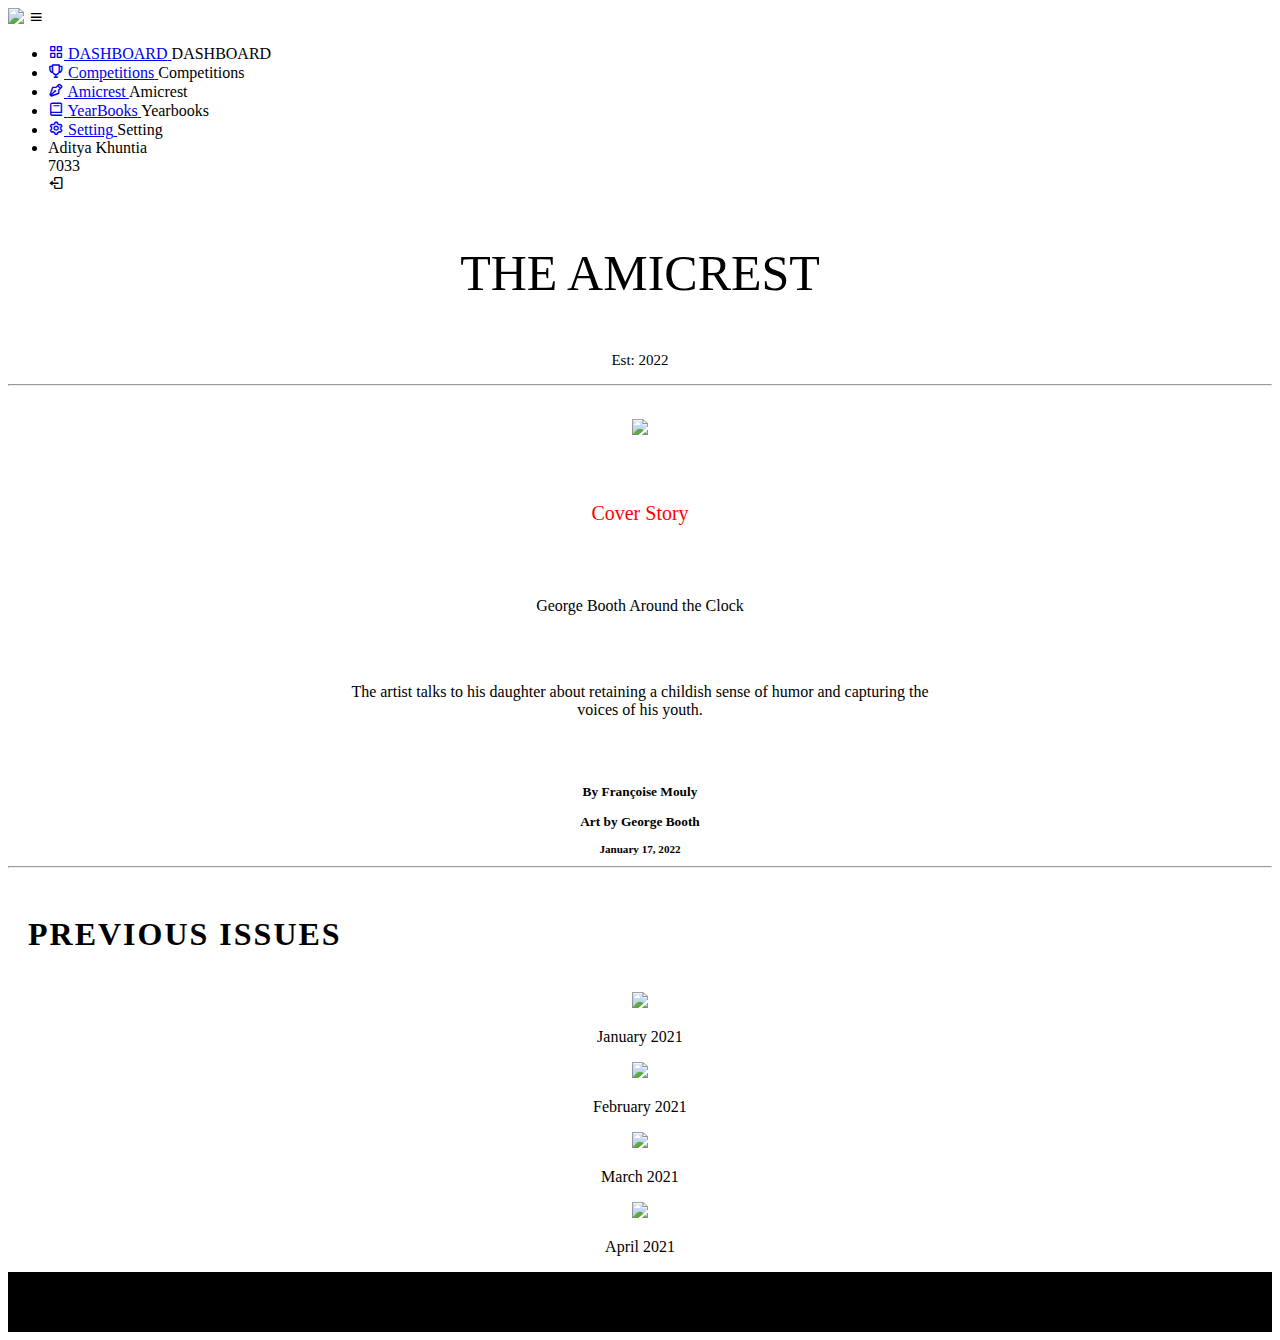
==== amicrest.html @ 8596d280 "first commit" ====
<!DOCTYPE html>
<!-- Created by CodingLab |www.youtube.com/CodingLabYT-->
<html lang="en" dir="ltr">
   <head>
      <meta charset="UTF-8">
      <!--<title> Responsive Sidebar Menu  | CodingLab </title>-->
      <link rel="stylesheet" href="static/navbar.css">
      <!-- Boxicons CDN Link -->
      <link href='https://unpkg.com/boxicons@2.0.7/css/boxicons.min.css' rel='stylesheet'>
      <meta name="viewport" content="width=device-width, initial-scale=1.0">
      <link rel="icon" href="static/logo_favicon.png" type="image/x-icon">
   </head>

   <body>

   



      <div class="sidebar">
         <div class="logo-details">
            <a href="home.html"><img class="icon" src="static/logo.svg" style="height: 75px;"></img></a>

            <!--<div class="logo_name" >AIS SAKET STUDENT PORTAL</div>-->
            <i class='bx bx-menu' id="btn" ></i>
         </div>
         <ul class="nav-list">

            <li>
               <a href="home.html">
               <i class='bx bx-grid-alt'></i>
               <span class="links_name">DASHBOARD</span>
               </a>
               <span class="tooltip">DASHBOARD</span>
            </li>

            <li>
               <a href="comeptition.html">
               <i class='bx bx-trophy' ></i>
               <span class="links_name">Competitions</span>
               </a>
               <span class="tooltip">Competitions</span>
            </li>
            
            <li>
               <a href="amicrest.html">
               <i class='bx bx-pen' ></i>
               <span class="links_name">Amicrest</span>
               </a>
               <span class="tooltip">Amicrest</span>
            </li>
            
            <li>
               <a href="yearbook.html">
               <i class='bx bx-book' ></i>
               <span class="links_name">YearBooks</span>
               </a>
               <span class="tooltip">Yearbooks</span>
            </li>
            
            
            
            <li>
               <a href="#">
               <i class='bx bx-cog' ></i>
               <span class="links_name">Setting</span>
               </a>
               <span class="tooltip">Setting</span>
            </li>
           
           
           
           
            <li class="profile">
               <div class="profile-details">
                  <!--<img src="profile.jpg" alt="profileImg">-->
                  <div class="name_job">
                     <div class="name">Aditya Khuntia</div>
                     <div class="job">7033</div>
                  </div>
               </div>
               <i class='bx bx-log-out' id="log_out" ></i>
            </li>
         
        
        
        </ul>
      </div>
      
      
      
      <!-- MAIN HOME PAGE BEGIN HERE-->
      <section class="home-section">
         <center>
            <header class="text_head" >
            <p style="font-family: LR; font-size: 50px;">THE AMICREST</p>  
            <p style="font-family: LR;font-weight: lighter;font-size:15px;">Est: 2022</p>
            </header>



           <hr>
            <div class = "cover_story">
               <!--<div style="width: 4%;background-color: rgb(251, 255, 0); writing-mode: vertical-rl; text-orientation: upright;align-items: center;font-weight: bolder;font-size: xx-large;">LATEST</div>-->
               <div style="width: 47%;">
                        <img src="static/cover_img.jpg" id="cover_img" height="400px" style="padding: 25px;">
                  </div>

                  <div style="width: 49% ;"><br>
                     <p style="font-family: LR; font-size:20px; color: red;">Cover Story</p> <br><br>
                     <p id ="tag">George Booth Around the Clock</p> <br><br>
                     <p id="tagline">The artist talks to his daughter about retaining a childish sense of humor and capturing the voices of his youth.</p><br><br>
                     
                     <div style="font-weight: bolder; font-size: smaller;">
                        <p id="byline ">By Françoise Mouly</p>
                        <p id="art_byline">Art by George Booth</p>
                        <p style="font-size: smaller;" id="date">January 17, 2022</p>
                     </div>
                     
                  </div>

            </div>
            <hr><br>
            
            <h1 style="text-align: left;font-family: LR; font-weight: bolder;padding-left: 20px;letter-spacing: 2px;">PREVIOUS ISSUES</h1><br>

            <div class="amicrest_grid-container">


               <div class="amicrest_grid-item"><img src="/static/test.jpg"><p class="text">January 2021</p></div>
               
               <div class="amicrest_grid-item"><img src="/static/test2.jpg"><p class="text">February 2021</p></div>
               <div class="amicrest_grid-item"><img src="/static/test3.jpg"><p class="text"> March 2021</p></div>
               <div class="amicrest_grid-item"><img src="/static/test4.jpg"><p class="text">April 2021</p></div>
               <div class="amicrest_grid-item"></div>
               <div class="amicrest_grid-item"></div>
   
   
   
   
             </div>
         </center>
         





          </div>






      </section>
      <footer style="position: relative;bottom: 0;left: 0;width: 100%;height: 60px;background-color: black;"></footer>      
      




      <script src="/static/sidebar.js"></script>
   </body>
</html>
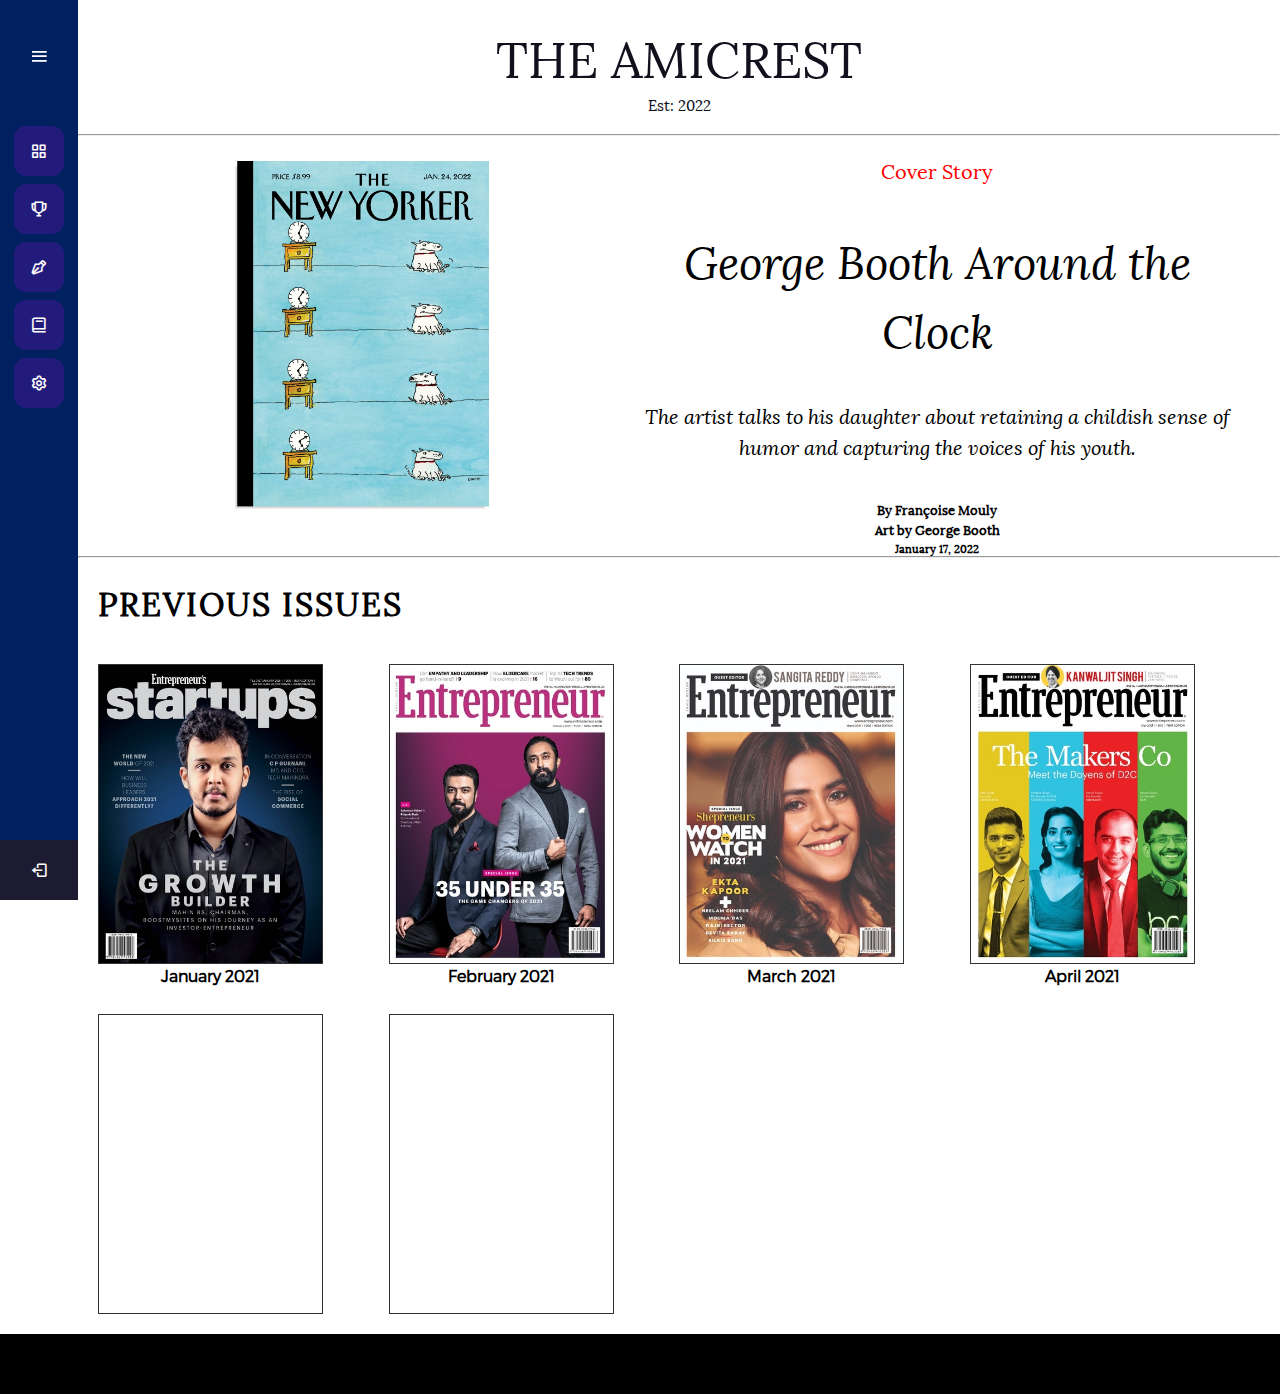
==== commit 40b6748a: "second commit" ====
--- a/amicrest.html
+++ b/amicrest.html
@@ -160,6 +160,6 @@
 
 
 
-      <script src="/static/sidebar.js"></script>
+      <script src="static/sidebar.js"></script>
    </body>
 </html>--- a/static/navbar.css
+++ b/static/navbar.css
@@ -0,0 +1,445 @@
+/* LORA FONT FACE*/
+@font-face {
+  font-family: LB;
+  src: url(font/Lora-Bold.ttf);
+}
+
+@font-face {
+  font-family: LI;
+  src: url(font/Lora-Italic.ttf);
+}
+
+@font-face {
+  font-family: LR;
+  src: url(font/Lora-Regular.ttf);
+}
+
+
+/* TRUENO FONT FACE*/
+@font-face {
+  font-family: Trueno_L;
+  src: url(font/TruenoLt.otf);
+}
+
+@font-face {
+  font-family: Trueno_B;
+  src: url(font/TruenoBd.otf);
+}
+
+
+@font-face {
+  font-family: Trueno_SB;
+  src: url(font/TruenoSBd.otf);
+}
+
+
+@font-face {
+  font-family: Trueno_UL;
+  src: url(font/TruenoUltLt.otf);
+}
+
+
+
+/* MAIN MAIN MAIN MAIN MAIN MAIN MAIN MAIN MAIN MAIN MAIN MAIN MAIN MAIN  */
+*{
+  margin: 0;
+  padding: 0;
+  box-sizing: border-box;
+  font-family: "Trueno_L" , sans-serif;
+}
+
+.sidebar{
+  position: fixed;
+  left: 0;
+  top: 0;
+  height: 100%;
+  width: 78px;
+  background: #002060;
+  padding: 6px 14px;
+  z-index: 99;
+  transition: all 0.5s ease;
+}
+.sidebar.open{
+  width: 250px;
+}
+.sidebar .logo-details{
+  height: 100px;
+  display: flex;
+  align-items: center;
+  position: relative;
+}
+.sidebar .logo-details .icon{
+  opacity: 0;
+  transition: all 0.5s ease;
+  padding: 2px;
+}
+
+
+.sidebar.open .logo-details .icon,
+
+.sidebar.open .logo-details .logo_name{
+  opacity: 1;
+}
+
+.sidebar .logo-details #btn{
+  position: absolute;
+  top: 50%;
+  right: 0;
+  transform: translateY(-50%);
+  font-size: 22px;
+  transition: all 0.4s ease;
+  text-align: center;
+  cursor: pointer;
+  transition: all 0.5s ease;
+}
+.sidebar.open .logo-details #btn{
+  text-align: right;
+}
+
+
+.sidebar i{
+  color: #fff;
+  height: 60px;
+  min-width: 50px;
+  font-size: 28px;
+  text-align: center;
+  line-height: 60px;
+}
+
+
+.sidebar .nav-list{
+  margin-top: 20px;
+  height: 100%;
+}
+.sidebar li{
+  position: relative;
+  margin: 8px 0;
+  list-style: none;
+  
+}
+.sidebar li .tooltip{
+  position: absolute;
+  top: -20px;
+  left: calc(100% + 15px);
+  z-index: 3;
+  background: #fff;
+  box-shadow: 0 5px 10px rgba(0, 0, 0, 0.3);
+  padding: 6px 12px;
+  border-radius: 4px;
+  font-size: 15px;
+  font-weight: 400;
+  opacity: 0;
+  white-space: nowrap;
+  pointer-events: none;
+  transition: 0s;
+
+}
+.sidebar li:hover .tooltip{
+  opacity: 1;
+  pointer-events: auto;
+  transition: all 0.4s ease;
+  top: 50%;
+  transform: translateY(-50%);
+  text-transform: uppercase;
+}
+.sidebar.open li .tooltip{
+  display: none;
+}
+
+
+.sidebar li a{
+  display: flex;
+  height: 100%;
+  width: 100%;
+  border-radius: 12px;
+  align-items: center;
+  text-decoration: none;
+  transition: all 0.4s ease;
+  background: #231b7b;
+}
+.sidebar li a:hover{
+  background: #FFF;
+}
+.sidebar li a .links_name{
+  color: #fff;
+  font-size: 14px;
+  font-weight: 400;
+  white-space: nowrap;
+  opacity: 0;
+  pointer-events: none;
+  transition: 0.4s;
+  letter-spacing: 0.075em;
+  text-transform: uppercase;
+}
+.sidebar.open li a .links_name{
+  opacity: 1;
+  pointer-events: auto;
+}
+.sidebar li a:hover .links_name,
+.sidebar li a:hover i{
+  transition: all 0.5s ease;
+  color: #11101D;
+  
+}
+.sidebar li i{
+  height: 50px;
+  line-height: 50px;
+  font-size: 18px;
+  border-radius: 12px;
+}
+
+
+
+
+
+.sidebar li.profile{
+
+  position: fixed;
+  height: 60px;
+  width: 78px;
+  left: 0;
+  bottom: -8px;
+  padding: 10px 14px;
+  background: #1d1b31;
+  transition: all 0.5s ease;
+  overflow: hidden;
+}
+.sidebar.open li.profile{
+  width: 250px;
+}
+.sidebar li .profile-details{
+  display: flex;
+  align-items: center;
+  flex-wrap: nowrap;
+}
+.sidebar li img{
+  height: 45px;
+  width: 45px;
+  object-fit: cover;
+  border-radius: 6px;
+  margin-right: 10px;
+}
+.sidebar li.profile .name,
+.sidebar li.profile .job{
+  font-size: 15px;
+  font-weight: 400;
+  color: #fff;
+  white-space: nowrap;
+}
+.sidebar li.profile .job{
+  font-size: 12px;
+}
+
+
+
+
+
+
+.sidebar .profile #log_out{
+  position: absolute;
+  top: 50%;
+  right: 0;
+  transform: translateY(-50%);
+  background: #1d1b31;
+  width: 100%;
+  height: 60px;
+  line-height: 60px;
+  border-radius: 0px;
+  transition: all 0.5s ease;
+}
+.sidebar.open .profile #log_out{
+  width: 50px;
+  background: none;
+}
+
+
+
+
+
+
+.home-section{
+  position: relative;
+  background: #ffffff;
+  min-height: calc(100vh - 60px);
+  top: 0;
+  left: 78px;
+  width: calc(100% - 78px);
+  transition: all 0.5s ease;
+  z-index: 2;
+}
+
+.sidebar.open ~ .home-section{
+  left: 250px;
+  width: calc(100% - 250px);
+
+}
+.home-section .text_head{
+  display: inline-block;
+  color: #11101d;
+  font-size: 25px;
+  font-weight: 500;
+  margin: 18px
+}
+
+.home-section .text_head .text{
+  font-family: LR;
+  font-size: 15px;
+  font-weight: lighter;
+}
+@media (max-width: 420px) {
+  .sidebar li .tooltip{
+    display: none;
+  }
+}
+
+
+
+
+
+
+.flex-container {
+  display: flex;
+  align-items: stretch;
+  background-color: #f1f1f1;
+
+  position: relative;
+  bottom: 0;
+  left: 0;
+  width: 100%;
+  height: 60px;
+  background-color: black;
+}
+
+.flex-container > div {
+  background-color: rgb(0, 0, 0);
+  color: white;
+  text-align: center;
+}
+
+.flex-container p{
+  color: white;
+  font-family: LR; 
+  font-size: smaller;
+  font-weight: lighter;
+  letter-spacing: 2px; 
+  text-align: center;
+  padding-top: 20px;
+}
+
+
+
+
+/*YEARBOOK PAGE YEARBOOK PAGE YEARBOOK PAGE YEARBOOK PAGE YEARBOOK PAGE YEARBOOK PAGE YEARBOOK PAGE YEARBOOK PAGE YEARBOOK PAGE  */
+
+.yearbook_grid-container {
+  display: grid;
+  grid-template-columns: auto auto auto auto ;
+  padding: 10px;
+  grid-row-gap: 50px;
+}
+.yearbook_grid-item {
+  background-color: rgba(255, 255, 255, 0.8);
+  border: 1px solid rgba(0, 0, 0, 0.8);
+  padding: 20px;
+  text-align: center;
+  height: 300px;
+  width: 250px;
+
+}
+
+.yearbook_grid-item .title{
+  position: relative;
+  top: 0;
+  background-color: rgb(48, 37, 110);
+  height: 40px;
+  font-size: 20px;
+}
+
+/*AMICREST PAGE AMICREST PAGE AMICREST PAGE AMICREST PAGE AMICREST PAGE AMICREST PAGE AMICREST PAGE AMICREST PAGE AMICREST PAGE AMICREST PAGE  */
+.cover_story{
+  display: flex;
+}
+
+.cover_story div p{
+  font-family: LR;
+}
+
+.cover_story div p#tag{
+  font-family: LI;
+  font-size: 45px;
+}
+
+.cover_story div p#tagline{
+  font-family: LI;
+  font-size: 20px;
+}
+
+.amicrest_grid-container {
+  display: grid;
+  grid-template-columns: auto auto auto auto ;
+  padding: 20px;
+  grid-row-gap: 50px;
+}
+
+.amicrest_grid-item {
+  background-color: rgba(255, 255, 255, 0.8);
+  border: 1px solid rgba(0, 0, 0, 0.8);
+  height: 300px;
+  width: 225.05px;
+}
+
+.amicrest_grid-item img{
+  align-items: center;
+  height: 100%;
+  width: 100%;
+}
+.amicrest_grid-item img:hover{
+  opacity: 0.65;
+  cursor: pointer;
+}
+
+.amicrest_grid-item .text{
+  text-align: center;
+  font-weight: bold;
+}
+
+.amicrest_grid-item .text:hover{
+  color: #002060;
+  cursor: pointer;
+
+}
+
+
+
+/*COMPETITION PAGE   COMPETITION PAGE   COMPETITION PAGE   COMPETITION PAGE  COMPETITION PAGE   COMPETITION PAGE   COMPETITION PAGE  COMPETITION PAGE  */
+
+.comp_card {
+  box-shadow: 0 4px 8px 0 rgba(0,0,0,0.2);
+  transition: 0.3s;
+  width: 98%;
+  padding: 2%;
+}
+
+.comp_card:hover {
+  box-shadow: 0 8px 16px 0 rgba(0,0,0,0.2);
+}
+
+.comp_container {
+  align-items: center;
+}
+
+.comp_submit{
+  background-color: rgb(10, 255, 10); 
+  width: 30%;
+  height: 25%;
+  border: none;
+  color: white;
+  font-weight: bold;
+  padding: 2px;
+}
+
+.comp_submit:hover{
+  background-color: #002060;
+  transition: 0.2s;
+  cursor: pointer;
+}